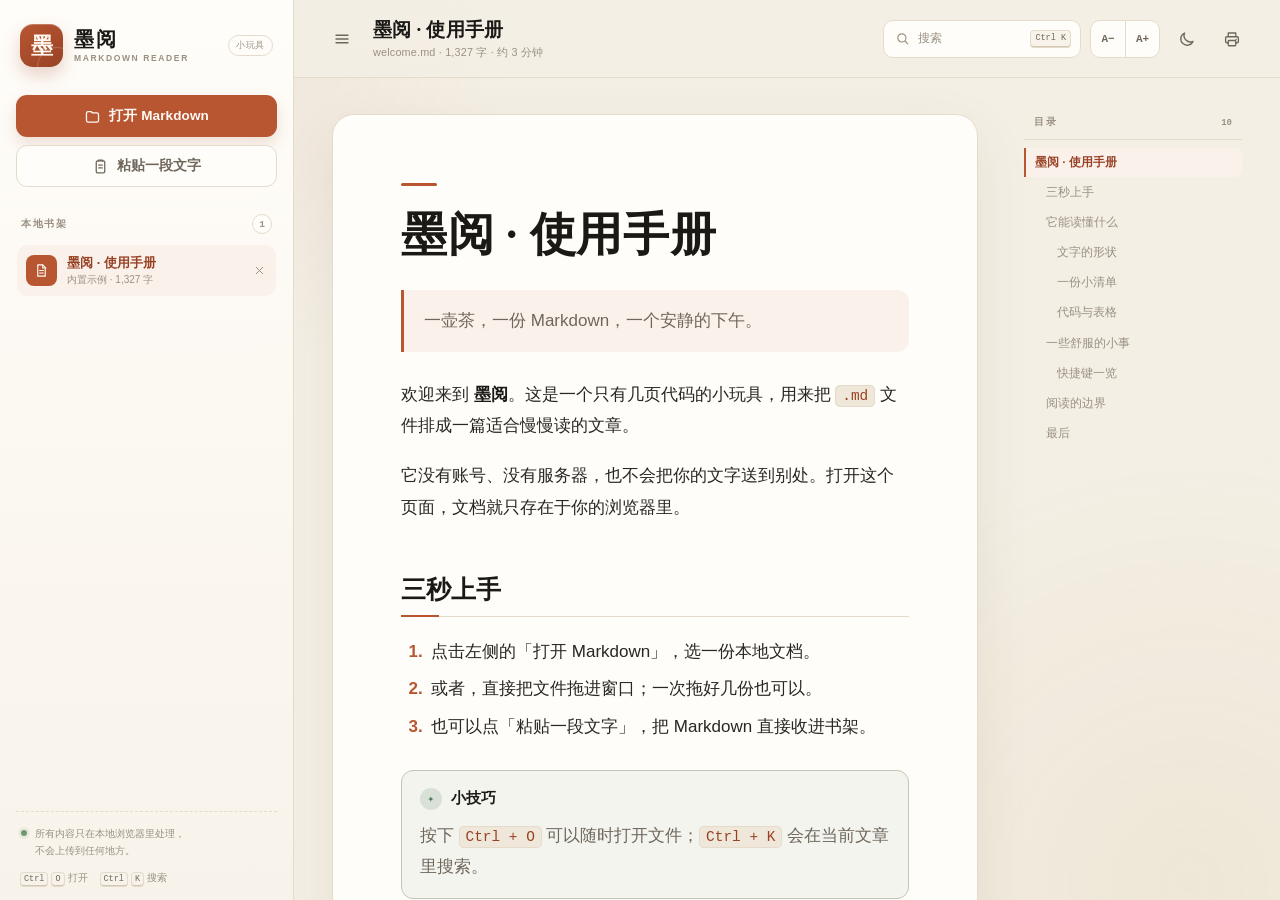
==== demo/index.html @ a0cd5767 "feat(demo): 添加墨阅 Markdown 阅读器 第一轮对话：完成纯静态、零依赖的 Markdown 阅读器，支持本地打开/拖拽/粘贴、书架、目录、搜索、明暗主题、打印与移动端适配。" ====
<!DOCTYPE html>
<html lang="zh-CN" data-theme="light">
<head>
  <meta charset="UTF-8">
  <meta name="viewport" content="width=device-width, initial-scale=1">
  <meta name="theme-color" content="#f6f1e7">
  <meta name="description" content="墨阅：一个可以揣进口袋的 Markdown 阅读器。本地打开、拖拽或粘贴 Markdown，安静地读完。">
  <link rel="icon" href="favicon.svg" type="image/svg+xml">
  <title>墨阅 · 一个 Markdown 小玩具</title>
  <script>
    (function () {
      try {
        var saved = JSON.parse(localStorage.getItem('moyue.state.v1') || 'null');
        var theme = saved && saved.prefs && saved.prefs.theme;
        if (theme !== 'light' && theme !== 'dark') {
          theme = window.matchMedia && window.matchMedia('(prefers-color-scheme: dark)').matches ? 'dark' : 'light';
        }
        document.documentElement.dataset.theme = theme;
      } catch (error) {
        document.documentElement.dataset.theme = 'light';
      }
    })();
  </script>
  <link rel="stylesheet" href="css/style.css">
</head>
<body>
  <svg class="svg-sprite" xmlns="http://www.w3.org/2000/svg" aria-hidden="true">
    <symbol id="i-menu" viewBox="0 0 24 24"><path d="M4 7h16M4 12h16M4 17h16"/></symbol>
    <symbol id="i-folder" viewBox="0 0 24 24"><path d="M3.5 7.5A2.5 2.5 0 0 1 6 5h4l2 2h6a2.5 2.5 0 0 1 2.5 2.5v8A2.5 2.5 0 0 1 18 20H6a2.5 2.5 0 0 1-2.5-2.5z"/></symbol>
    <symbol id="i-paste" viewBox="0 0 24 24"><rect x="6" y="4" width="12" height="17" rx="2"/><path d="M9 4.5V3h6v1.5M9.5 10h5M9.5 14h5"/></symbol>
    <symbol id="i-search" viewBox="0 0 24 24"><circle cx="11" cy="11" r="6.5"/><path d="m16 16 4.5 4.5"/></symbol>
    <symbol id="i-sun" viewBox="0 0 24 24"><circle cx="12" cy="12" r="4"/><path d="M12 2.5v2M12 19.5v2M2.5 12h2M19.5 12h2M5.3 5.3l1.4 1.4M17.3 17.3l1.4 1.4M18.7 5.3l-1.4 1.4M6.7 17.3l-1.4 1.4"/></symbol>
    <symbol id="i-moon" viewBox="0 0 24 24"><path d="M20 15.2A8.5 8.5 0 0 1 8.8 4a8.5 8.5 0 1 0 11.2 11.2Z"/></symbol>
    <symbol id="i-printer" viewBox="0 0 24 24"><path d="M7 9V4h10v5M7 17H5a1.5 1.5 0 0 1-1.5-1.5v-5A1.5 1.5 0 0 1 5 9h14a1.5 1.5 0 0 1 1.5 1.5v5A1.5 1.5 0 0 1 19 17h-2"/><rect x="7" y="14" width="10" height="7" rx="1"/><path d="M17.5 12.5h.01"/></symbol>
    <symbol id="i-x" viewBox="0 0 24 24"><path d="m6 6 12 12M18 6 6 18"/></symbol>
    <symbol id="i-file" viewBox="0 0 24 24"><path d="M6 3h8l4 4v14H6z"/><path d="M14 3v5h5M9 12h6M9 16h6"/></symbol>
    <symbol id="i-arrow-up" viewBox="0 0 24 24"><path d="M12 20V5M6 11l6-6 6 6"/></symbol>
    <symbol id="i-book" viewBox="0 0 24 24"><path d="M4 5.5A2.5 2.5 0 0 1 6.5 3H11v18H6.5A2.5 2.5 0 0 1 4 18.5zM20 5.5A2.5 2.5 0 0 0 17.5 3H13v18h4.5a2.5 2.5 0 0 0 2.5-2.5z"/></symbol>
    <symbol id="i-sparkle" viewBox="0 0 24 24"><path d="m12 3 1.7 5.3L19 10l-5.3 1.7L12 17l-1.7-5.3L5 10l5.3-1.7zM18.5 16l.8 2.2 2.2.8-2.2.8-.8 2.2-.8-2.2-2.2-.8 2.2-.8z"/></symbol>
    <symbol id="i-command" viewBox="0 0 24 24"><path d="M9 6a3 3 0 1 0-3 3h12a3 3 0 1 0-3-3v12a3 3 0 1 0 3-3H6a3 3 0 1 0 3 3z"/></symbol>
    <symbol id="i-arrow-left" viewBox="0 0 24 24"><path d="M19 12H5M11 18l-6-6 6-6"/></symbol>
  </svg>

  <div class="app" id="app">
    <aside class="sidebar" id="sidebar" aria-label="文档书架">
      <div class="brand">
        <div class="brand-mark" aria-hidden="true"><span>墨</span></div>
        <div class="brand-copy">
          <span class="brand-name">墨阅</span>
          <span class="brand-sub">MARKDOWN READER</span>
        </div>
        <span class="brand-badge">小玩具</span>
      </div>

      <div class="side-actions">
        <button class="btn btn-primary" id="openFileBtn" type="button">
          <svg class="icon" aria-hidden="true"><use href="#i-folder"></use></svg>
          <span>打开 Markdown</span>
        </button>
        <button class="btn btn-ghost" id="pasteBtn" type="button">
          <svg class="icon" aria-hidden="true"><use href="#i-paste"></use></svg>
          <span>粘贴一段文字</span>
        </button>
      </div>

      <div class="library-head">
        <span>本地书架</span>
        <span class="count" id="docCount">0</span>
      </div>
      <nav class="doc-list" id="docList" aria-label="已打开的文档"></nav>

      <div class="privacy-note">
        <span class="privacy-dot" aria-hidden="true"></span>
        <span>所有内容只在本地浏览器里处理，<br>不会上传到任何地方。</span>
      </div>
      <div class="side-footer">
        <span><kbd>Ctrl</kbd><kbd>O</kbd> 打开</span>
        <span><kbd>Ctrl</kbd><kbd>K</kbd> 搜索</span>
      </div>
    </aside>

    <button class="sidebar-backdrop" id="sidebarBackdrop" type="button" aria-label="收起侧栏" tabindex="-1"></button>

    <main class="workspace">
      <header class="topbar">
        <div class="topbar-left">
          <button class="icon-btn" id="sidebarToggle" type="button" aria-label="切换文档书架" title="切换侧栏 (Ctrl+B)">
            <svg class="icon" aria-hidden="true"><use href="#i-menu"></use></svg>
          </button>
          <div class="doc-heading">
            <h1 id="docTitle">墨阅</h1>
            <p id="docMeta">打开一份 Markdown，开始安静地读。</p>
          </div>
        </div>
        <div class="topbar-actions">
          <button class="search-pill" id="searchBtn" type="button" title="在文档中搜索 (Ctrl+K)">
            <svg class="icon" aria-hidden="true"><use href="#i-search"></use></svg>
            <span>搜索</span>
            <kbd>Ctrl K</kbd>
          </button>
          <div class="font-controls" aria-label="字号">
            <button type="button" id="fontDown" title="缩小字号" aria-label="缩小字号">A−</button>
            <button type="button" id="fontUp" title="放大字号" aria-label="放大字号">A+</button>
          </div>
          <button class="icon-btn" id="themeBtn" type="button" aria-label="切换深色主题" title="切换主题">
            <svg class="icon icon-moon" aria-hidden="true"><use href="#i-moon"></use></svg>
            <svg class="icon icon-sun" aria-hidden="true"><use href="#i-sun"></use></svg>
          </button>
          <button class="icon-btn" id="printBtn" type="button" aria-label="打印或导出 PDF" title="打印 / 导出 PDF">
            <svg class="icon" aria-hidden="true"><use href="#i-printer"></use></svg>
          </button>
        </div>
      </header>
      <div class="progress-track" aria-hidden="true"><div class="progress-bar" id="readingProgress"></div></div>

      <div class="scroll-area" id="scrollArea" tabindex="-1">
        <div class="reader-shell" id="readerShell">
          <div class="article-column">
            <article class="markdown-body" id="article" aria-label="文档内容"></article>
            <div class="doc-end" id="docEnd" hidden>
              <span class="end-rule"></span>
              <span class="end-text">读到这里了</span>
              <span class="end-rule"></span>
            </div>
          </div>
          <aside class="toc-panel" id="tocPanel" aria-label="文章目录"></aside>
        </div>

        <section class="empty-state" id="emptyState" hidden>
          <div class="empty-art" aria-hidden="true">
            <div class="empty-page page-back"></div>
            <div class="empty-page page-front">
              <span class="empty-line long"></span>
              <span class="empty-line"></span>
              <span class="empty-line short"></span>
              <span class="empty-stamp">MD</span>
            </div>
            <span class="empty-spark spark-a">✦</span>
            <span class="empty-spark spark-b">✧</span>
          </div>
          <p class="empty-kicker">你的书架还是空的</p>
          <h2>把一份 Markdown 放进来</h2>
          <p class="empty-text">拖拽文件到窗口，或者从本地打开。也可以直接粘贴一段文字，墨阅会把它排版成一篇好读的文章。</p>
          <div class="empty-actions">
            <button class="btn btn-primary" id="emptyOpenBtn" type="button">
              <svg class="icon" aria-hidden="true"><use href="#i-folder"></use></svg>
              打开文档
            </button>
            <button class="btn btn-ghost" id="emptySampleBtn" type="button">
              <svg class="icon" aria-hidden="true"><use href="#i-book"></use></svg>
              装回示例
            </button>
          </div>
        </section>
      </div>

      <button class="back-top" id="backTop" type="button" aria-label="回到顶部" title="回到顶部">
        <svg class="icon" aria-hidden="true"><use href="#i-arrow-up"></use></svg>
      </button>
    </main>
  </div>

  <div class="drop-overlay" id="dropOverlay" aria-hidden="true">
    <div class="drop-card">
      <div class="drop-icon"><svg class="icon" aria-hidden="true"><use href="#i-file"></use></svg></div>
      <strong>松手，收下这份 Markdown</strong>
      <span>支持 .md、.markdown、.txt 文件，可以一次放好几份。</span>
    </div>
  </div>

  <input type="file" id="fileInput" accept=".md,.markdown,.mdown,.mkd,.txt,text/markdown,text/plain" multiple hidden>

  <dialog class="dialog search-dialog" id="searchDialog" aria-labelledby="searchTitle">
    <div class="search-bar">
      <svg class="icon" aria-hidden="true"><use href="#i-search"></use></svg>
      <input id="searchInput" type="text" placeholder="在文章里找点什么…" autocomplete="off" spellcheck="false" aria-labelledby="searchTitle">
      <button class="kbd-close" id="searchCloseBtn" type="button" aria-label="关闭搜索">Esc</button>
    </div>
    <h2 class="visually-hidden" id="searchTitle">搜索文档</h2>
    <div class="search-results" id="searchResults"></div>
    <div class="dialog-hint"><span><kbd>↑</kbd><kbd>↓</kbd> 选择</span><span><kbd>Enter</kbd> 跳转</span><span><kbd>Esc</kbd> 关闭</span></div>
  </dialog>

  <dialog class="dialog paste-dialog" id="pasteDialog" aria-labelledby="pasteTitle">
    <form id="pasteForm">
      <div class="dialog-head">
        <div>
          <p class="dialog-kicker">NEW DOCUMENT</p>
          <h2 id="pasteTitle">粘贴一段 Markdown</h2>
        </div>
        <button class="icon-btn" id="pasteCloseBtn" type="button" aria-label="关闭">
          <svg class="icon" aria-hidden="true"><use href="#i-x"></use></svg>
        </button>
      </div>
      <label class="field">
        <span>标题 <em>可选，留空会从正文里找</em></span>
        <input id="pasteTitleInput" type="text" placeholder="比如：周五的读书笔记" maxlength="80">
      </label>
      <label class="field">
        <span>正文</span>
        <textarea id="pasteContent" rows="12" required placeholder="# 你好，墨阅&#10;&#10;把 Markdown 粘贴到这里，再按下「收进书架」。" spellcheck="false"></textarea>
      </label>
      <div class="dialog-actions">
        <button class="btn btn-ghost" id="pasteCancelBtn" type="button">取消</button>
        <button class="btn btn-primary" type="submit" id="pasteSubmitBtn">
          <svg class="icon" aria-hidden="true"><use href="#i-book"></use></svg>
          收进书架
        </button>
      </div>
      <p class="form-hint"><kbd>Ctrl</kbd><kbd>Enter</kbd> 快速保存</p>
    </form>
  </dialog>

  <div class="toast" id="toast" role="status" aria-live="polite">
    <span id="toastMessage"></span>
    <button id="toastAction" type="button" hidden></button>
  </div>

  <script src="js/sample.js"></script>
  <script src="js/markdown.js"></script>
  <script src="js/app.js"></script>
</body>
</html>
---- demo/css/style.css ----
/* =========================================================
   墨阅 · Markdown Reader
   一个没有框架、没有外部依赖的 Markdown 阅读小玩具
   ========================================================= */

:root {
  --sidebar-w: 294px;
  --bg: #f4efe5;
  --surface: #fffdf9;
  --surface-soft: #f8f3ea;
  --surface-tint: #efe7d9;
  --ink: #2a2722;
  --ink-strong: #1b1916;
  --ink-soft: #6f675b;
  --ink-faint: #9a9082;
  --line: #e4dbcb;
  --line-strong: #d3c7b4;
  --accent: #b85632;
  --accent-strong: #984225;
  --accent-soft: #f5e3d9;
  --accent-wash: #fbf1eb;
  --gold: #b58a3c;
  --code-bg: #26231f;
  --code-ink: #f1e9dc;
  --code-dim: #a89c8b;
  --mark-bg: #f3dfa0;
  --mark-ink: #4b3a12;
  --shadow-soft: 0 18px 55px rgba(77, 57, 31, 0.08);
  --shadow-float: 0 14px 40px rgba(36, 27, 17, 0.16);
  --font-ui: "Segoe UI", "PingFang SC", "Hiragino Sans GB", "Microsoft YaHei", sans-serif;
  --font-display: "Iowan Old Style", "Palatino Linotype", "Noto Serif SC", "Songti SC", Georgia, serif;
  --font-read: "Segoe UI", "PingFang SC", "Hiragino Sans GB", "Microsoft YaHei", sans-serif;
  --font-mono: "Cascadia Code", "SFMono-Regular", "JetBrains Mono", Consolas, "Liberation Mono", monospace;
  --reading-size: 17px;
  --radius-lg: 22px;
  --ease: cubic-bezier(0.22, 1, 0.36, 1);
  color-scheme: light;
}

[data-theme="dark"] {
  --bg: #131312;
  --surface: #1a1917;
  --surface-soft: #211f1c;
  --surface-tint: #2a2723;
  --ink: #e9e3d8;
  --ink-strong: #faf6ee;
  --ink-soft: #a49b8c;
  --ink-faint: #7d7468;
  --line: #302c27;
  --line-strong: #3f3932;
  --accent: #df8a5f;
  --accent-strong: #f0a47c;
  --accent-soft: #3a291f;
  --accent-wash: #251e19;
  --gold: #d3aa60;
  --code-bg: #0d0d0c;
  --code-ink: #e8e1d5;
  --code-dim: #8f8678;
  --mark-bg: #5a4718;
  --mark-ink: #ffe9a8;
  --shadow-soft: 0 18px 55px rgba(0, 0, 0, 0.24);
  --shadow-float: 0 16px 48px rgba(0, 0, 0, 0.42);
  color-scheme: dark;
}

* {
  box-sizing: border-box;
}

html,
body {
  height: 100%;
}

body {
  margin: 0;
  overflow: hidden;
  background: var(--bg);
  color: var(--ink);
  font-family: var(--font-ui);
  font-size: 15px;
  -webkit-font-smoothing: antialiased;
  text-rendering: optimizeLegibility;
}

body::before {
  position: fixed;
  inset: 0;
  z-index: 0;
  pointer-events: none;
  content: "";
  background:
    radial-gradient(circle at 11% 3%, rgba(184, 86, 50, 0.075), transparent 26%),
    radial-gradient(circle at 93% 98%, rgba(181, 138, 60, 0.08), transparent 30%);
}

[data-theme="dark"] body::before {
  opacity: 0.75;
}

button,
input,
textarea {
  font: inherit;
  color: inherit;
}

button {
  cursor: pointer;
}

::selection {
  background: var(--accent);
  color: #fff;
}

:focus-visible {
  outline: 2px solid var(--accent);
  outline-offset: 2px;
}

[hidden] {
  display: none !important;
}

.svg-sprite {
  position: absolute;
  width: 0;
  height: 0;
  overflow: hidden;
}

.icon {
  width: 18px;
  height: 18px;
  flex: none;
  fill: none;
  stroke: currentColor;
  stroke-width: 1.8;
  stroke-linecap: round;
  stroke-linejoin: round;
}

.visually-hidden {
  position: absolute !important;
  width: 1px;
  height: 1px;
  padding: 0;
  margin: -1px;
  overflow: hidden;
  clip: rect(0, 0, 0, 0);
  white-space: nowrap;
  border: 0;
}

kbd {
  display: inline-block;
  padding: 1px 5px;
  border: 1px solid var(--line);
  border-bottom-color: var(--line-strong);
  border-radius: 4px;
  background: var(--surface-soft);
  color: var(--ink-soft);
  font-family: var(--font-mono);
  font-size: 0.76em;
  line-height: 1.45;
  box-shadow: 0 1px 0 var(--line);
}

/* ---------------------------------------------------------
   Layout
   --------------------------------------------------------- */

.app {
  position: relative;
  z-index: 1;
  display: flex;
  height: 100vh;
  height: 100dvh;
}

.sidebar {
  position: relative;
  z-index: 30;
  display: flex;
  flex: 0 0 var(--sidebar-w);
  flex-direction: column;
  width: var(--sidebar-w);
  padding: 22px 16px 14px;
  overflow: hidden;
  border-right: 1px solid var(--line);
  background:
    linear-gradient(180deg, var(--surface) 0%, var(--surface-soft) 100%);
  transition:
    margin-left 0.42s var(--ease),
    opacity 0.28s ease;
}

.app.sidebar-collapsed .sidebar {
  margin-left: calc(var(--sidebar-w) * -1);
  opacity: 0;
  pointer-events: none;
}

.workspace {
  position: relative;
  display: flex;
  flex: 1;
  flex-direction: column;
  min-width: 0;
  height: 100vh;
  height: 100dvh;
}

/* ---------------------------------------------------------
   Sidebar
   --------------------------------------------------------- */

.brand {
  display: flex;
  align-items: center;
  gap: 11px;
  padding: 2px 4px 0;
}

.brand-mark {
  position: relative;
  display: grid;
  width: 43px;
  height: 43px;
  flex: none;
  place-items: center;
  overflow: hidden;
  border-radius: 13px;
  background: linear-gradient(145deg, var(--accent) 0%, var(--accent-strong) 100%);
  box-shadow:
    inset 0 1px 0 rgba(255, 255, 255, 0.24),
    0 8px 18px rgba(152, 66, 37, 0.23);
  color: #fff8f0;
  font-family: var(--font-display);
  font-size: 22px;
  font-weight: 600;
}

.brand-mark::after {
  position: absolute;
  right: -14px;
  bottom: -20px;
  width: 38px;
  height: 38px;
  border: 1px solid rgba(255, 255, 255, 0.2);
  border-radius: 50%;
  content: "";
}

.brand-copy {
  display: flex;
  min-width: 0;
  flex-direction: column;
  gap: 2px;
}

.brand-name {
  color: var(--ink-strong);
  font-family: var(--font-display);
  font-size: 20px;
  font-weight: 600;
  letter-spacing: 0.1em;
  line-height: 1.15;
}

.brand-sub {
  color: var(--ink-faint);
  font-size: 8.5px;
  font-weight: 600;
  letter-spacing: 0.19em;
}

.brand-badge {
  margin-left: auto;
  padding: 3px 7px;
  border: 1px solid var(--line);
  border-radius: 99px;
  color: var(--ink-faint);
  font-size: 9px;
  letter-spacing: 0.08em;
  white-space: nowrap;
}

.side-actions {
  display: flex;
  flex-direction: column;
  gap: 8px;
  margin-top: 28px;
}

.btn {
  display: inline-flex;
  min-height: 42px;
  align-items: center;
  justify-content: center;
  gap: 8px;
  padding: 0 15px;
  border: 1px solid transparent;
  border-radius: 11px;
  font-size: 13.5px;
  font-weight: 600;
  letter-spacing: 0.01em;
  transition:
    transform 0.2s var(--ease),
    border-color 0.2s ease,
    background 0.2s ease,
    color 0.2s ease,
    box-shadow 0.2s ease;
}

.btn .icon {
  width: 17px;
  height: 17px;
}

.btn-primary {
  background: var(--accent);
  color: #fffaf5;
  box-shadow: 0 7px 16px rgba(152, 66, 37, 0.16);
}

.btn-primary:hover {
  background: var(--accent-strong);
  box-shadow: 0 9px 22px rgba(152, 66, 37, 0.24);
  transform: translateY(-1px);
}

.btn-ghost {
  border-color: var(--line);
  background: var(--surface);
  color: var(--ink-soft);
}

.btn-ghost:hover {
  border-color: var(--line-strong);
  background: var(--surface-tint);
  color: var(--ink);
  transform: translateY(-1px);
}

.btn:disabled,
.btn[disabled] {
  cursor: not-allowed;
  opacity: 0.45;
  transform: none;
  box-shadow: none;
}

.library-head {
  display: flex;
  align-items: center;
  justify-content: space-between;
  margin: 27px 5px 9px;
  color: var(--ink-faint);
  font-size: 10px;
  font-weight: 650;
  letter-spacing: 0.15em;
  text-transform: uppercase;
}

.count {
  display: inline-grid;
  min-width: 20px;
  height: 20px;
  place-items: center;
  padding: 0 6px;
  border: 1px solid var(--line);
  border-radius: 99px;
  background: var(--surface);
  color: var(--ink-faint);
  font-family: var(--font-mono);
  font-size: 9.5px;
  letter-spacing: 0;
}

.doc-list {
  display: flex;
  min-height: 0;
  flex: 1;
  flex-direction: column;
  gap: 3px;
  overflow-x: hidden;
  overflow-y: auto;
  padding: 2px 1px 8px;
  scrollbar-width: thin;
  scrollbar-color: var(--line-strong) transparent;
}

.doc-list::-webkit-scrollbar {
  width: 7px;
}

.doc-list::-webkit-scrollbar-thumb {
  border: 2px solid transparent;
  border-radius: 99px;
  background: var(--line-strong);
  background-clip: padding-box;
}

.doc-empty {
  padding: 18px 10px;
  color: var(--ink-faint);
  font-size: 12px;
  line-height: 1.7;
}

.doc-item {
  position: relative;
  display: flex;
  align-items: center;
  border-radius: 11px;
  transition: background 0.18s ease;
}

.doc-item:hover {
  background: var(--surface-tint);
}

.doc-item.is-active {
  background: var(--accent-wash);
}

.doc-open {
  display: flex;
  min-width: 0;
  flex: 1;
  align-items: center;
  gap: 10px;
  padding: 9px 33px 9px 9px;
  border: 0;
  border-radius: 11px;
  background: transparent;
  text-align: left;
}

.doc-icon {
  display: grid;
  width: 31px;
  height: 31px;
  flex: none;
  place-items: center;
  border: 1px solid var(--line);
  border-radius: 8px;
  background: var(--surface);
  color: var(--ink-faint);
  transition:
    background 0.18s ease,
    border-color 0.18s ease,
    color 0.18s ease;
}

.doc-icon .icon {
  width: 15px;
  height: 15px;
}

.doc-item.is-active .doc-icon {
  border-color: transparent;
  background: var(--accent);
  color: #fff9f3;
}

.doc-text {
  display: flex;
  min-width: 0;
  flex-direction: column;
  gap: 2px;
}

.doc-title {
  overflow: hidden;
  color: var(--ink);
  font-size: 12.8px;
  font-weight: 600;
  letter-spacing: 0.005em;
  line-height: 1.35;
  text-overflow: ellipsis;
  white-space: nowrap;
}

.doc-item.is-active .doc-title {
  color: var(--accent-strong);
}

.doc-sub {
  overflow: hidden;
  color: var(--ink-faint);
  font-size: 10px;
  line-height: 1.4;
  text-overflow: ellipsis;
  white-space: nowrap;
}

.doc-remove {
  position: absolute;
  top: 50%;
  right: 4px;
  display: grid;
  width: 26px;
  height: 26px;
  place-items: center;
  border: 0;
  border-radius: 7px;
  background: transparent;
  color: var(--ink-faint);
  opacity: 0;
  pointer-events: none;
  transform: translateY(-50%);
  transition:
    background 0.18s ease,
    color 0.18s ease,
    opacity 0.18s ease;
}

.doc-remove .icon {
  width: 13px;
  height: 13px;
}

.doc-item:hover .doc-remove,
.doc-item:focus-within .doc-remove,
.doc-item.is-active .doc-remove {
  opacity: 1;
  pointer-events: auto;
}

.doc-remove:hover {
  background: var(--accent-soft);
  color: var(--accent-strong);
}

.privacy-note {
  display: flex;
  align-items: flex-start;
  gap: 8px;
  margin-top: 7px;
  padding: 13px 5px 12px;
  border-top: 1px dashed var(--line);
  color: var(--ink-faint);
  font-size: 10.2px;
  line-height: 1.7;
}

.privacy-dot {
  width: 6px;
  height: 6px;
  flex: none;
  margin-top: 5px;
  border-radius: 50%;
  background: #6b9b72;
  box-shadow: 0 0 0 3px rgba(107, 155, 114, 0.11);
}

.side-footer {
  display: flex;
  align-items: center;
  gap: 12px;
  padding: 0 4px;
  color: var(--ink-faint);
  font-size: 9.8px;
  white-space: nowrap;
}

.side-footer span {
  display: inline-flex;
  align-items: center;
  gap: 3px;
}

.side-footer kbd {
  padding: 0 3px;
  font-size: 8.5px;
}

.sidebar-backdrop {
  display: none;
}

/* ---------------------------------------------------------
   Topbar
   --------------------------------------------------------- */

.topbar {
  position: relative;
  z-index: 20;
  display: flex;
  min-height: 78px;
  flex: none;
  align-items: center;
  justify-content: space-between;
  gap: 20px;
  padding: 14px 28px;
  border-bottom: 1px solid var(--line);
  background: color-mix(in srgb, var(--bg) 84%, transparent);
  backdrop-filter: blur(18px) saturate(1.1);
}

.topbar-left {
  display: flex;
  min-width: 0;
  align-items: center;
  gap: 11px;
}

.icon-btn {
  display: inline-grid;
  width: 40px;
  height: 40px;
  flex: none;
  place-items: center;
  border: 1px solid transparent;
  border-radius: 11px;
  background: transparent;
  color: var(--ink-soft);
  transition:
    background 0.18s ease,
    border-color 0.18s ease,
    color 0.18s ease;
}

.icon-btn:hover {
  border-color: var(--line);
  background: var(--surface);
  color: var(--ink);
}

.icon-btn:disabled {
  cursor: default;
  opacity: 0.38;
}

.icon-btn:disabled:hover {
  border-color: transparent;
  background: transparent;
}

[data-theme="light"] .icon-sun,
[data-theme="dark"] .icon-moon {
  display: none;
}

[data-theme="dark"] .icon-sun {
  display: block;
}

.doc-heading {
  min-width: 0;
}

.doc-heading h1 {
  max-width: min(44vw, 660px);
  margin: 0;
  overflow: hidden;
  color: var(--ink-strong);
  font-family: var(--font-display);
  font-size: 19px;
  font-weight: 600;
  letter-spacing: 0.012em;
  line-height: 1.35;
  text-overflow: ellipsis;
  white-space: nowrap;
}

.doc-heading p {
  max-width: min(48vw, 700px);
  margin: 3px 0 0;
  overflow: hidden;
  color: var(--ink-faint);
  font-size: 10.8px;
  letter-spacing: 0.018em;
  line-height: 1.4;
  text-overflow: ellipsis;
  white-space: nowrap;
}

.topbar-actions {
  display: flex;
  flex: none;
  align-items: center;
  gap: 5px;
}

.search-pill {
  display: flex;
  width: 198px;
  height: 38px;
  align-items: center;
  gap: 8px;
  margin-right: 4px;
  padding: 0 9px 0 11px;
  border: 1px solid var(--line);
  border-radius: 10px;
  background: var(--surface);
  color: var(--ink-faint);
  font-size: 12px;
  text-align: left;
  transition:
    border-color 0.18s ease,
    box-shadow 0.18s ease;
}

.search-pill:hover {
  border-color: var(--line-strong);
  box-shadow: 0 4px 14px rgba(77, 57, 31, 0.05);
}

.search-pill .icon {
  width: 15px;
  height: 15px;
}

.search-pill span {
  flex: 1;
}

.search-pill kbd {
  padding: 1px 4px;
  font-size: 8.5px;
}

.search-pill:disabled {
  cursor: default;
  opacity: 0.45;
}

.font-controls {
  display: flex;
  height: 38px;
  align-items: center;
  margin-right: 2px;
  border: 1px solid var(--line);
  border-radius: 10px;
  background: var(--surface);
  overflow: hidden;
}

.font-controls button {
  width: 34px;
  height: 100%;
  padding: 0;
  border: 0;
  background: transparent;
  color: var(--ink-soft);
  font-family: var(--font-mono);
  font-size: 11px;
  font-weight: 700;
  transition:
    background 0.18s ease,
    color 0.18s ease;
}

.font-controls button + button {
  border-left: 1px solid var(--line);
}

.font-controls button:hover {
  background: var(--surface-tint);
  color: var(--accent-strong);
}

.font-controls button:disabled {
  cursor: default;
  color: var(--line-strong);
}

.progress-track {
  position: relative;
  z-index: 19;
  height: 2px;
  flex: none;
  background: transparent;
}

.progress-bar {
  width: 100%;
  height: 100%;
  background: linear-gradient(90deg, var(--accent), var(--gold));
  transform: scaleX(0);
  transform-origin: 0 50%;
  transition: transform 0.08s linear;
}

/* ---------------------------------------------------------
   Reading area
   --------------------------------------------------------- */

.scroll-area {
  position: relative;
  flex: 1;
  overflow-x: hidden;
  overflow-y: auto;
  outline: none;
  scrollbar-width: thin;
  scrollbar-color: var(--line-strong) transparent;
}

.scroll-area::-webkit-scrollbar {
  width: 11px;
}

.scroll-area::-webkit-scrollbar-thumb {
  border: 3px solid var(--bg);
  border-radius: 99px;
  background: var(--line-strong);
  background-clip: padding-box;
}

.scroll-area::-webkit-scrollbar-thumb:hover {
  background: var(--ink-faint);
  background-clip: padding-box;
}

.reader-shell {
  display: grid;
  width: 100%;
  max-width: 1190px;
  grid-template-columns: minmax(0, 820px) 218px;
  gap: 46px;
  align-items: start;
  justify-content: center;
  margin: 0 auto;
  padding: 34px 38px 110px;
}

.reader-shell.no-toc {
  grid-template-columns: minmax(0, 820px);
}

.article-column {
  min-width: 0;
}

.markdown-body {
  min-height: 340px;
  padding: clamp(34px, 5.4vw, 68px);
  border: 1px solid var(--line);
  border-radius: var(--radius-lg);
  background: var(--surface);
  box-shadow: var(--shadow-soft);
  color: var(--ink);
  font-family: var(--font-read);
  font-size: var(--reading-size);
  line-height: 1.86;
  overflow-wrap: break-word;
}

.markdown-body.is-entering {
  animation: paper-in 0.58s var(--ease) both;
}

@keyframes paper-in {
  from {
    opacity: 0;
    transform: translateY(12px);
  }
  to {
    opacity: 1;
    transform: translateY(0);
  }
}

.markdown-body > :first-child {
  margin-top: 0 !important;
}

.markdown-body > :last-child {
  margin-bottom: 0 !important;
}

.markdown-body h1,
.markdown-body h2,
.markdown-body h3,
.markdown-body h4,
.markdown-body h5,
.markdown-body h6 {
  position: relative;
  color: var(--ink-strong);
  font-weight: 650;
  line-height: 1.35;
  scroll-margin-top: 26px;
}

.markdown-body h1 {
  margin: 0 0 1.35rem;
  font-family: var(--font-display);
  font-size: clamp(2rem, 4.4vw, 2.85rem);
  font-weight: 600;
  letter-spacing: 0.012em;
  line-height: 1.2;
}

.markdown-body h1::before {
  display: block;
  width: 36px;
  height: 3px;
  margin-bottom: 22px;
  border-radius: 2px;
  background: var(--accent);
  content: "";
}

.markdown-body h1 + p {
  color: var(--ink-soft);
  font-size: 1.055em;
}

.markdown-body h2 {
  margin: 3.1rem 0 1.1rem;
  padding-bottom: 0.62rem;
  border-bottom: 1px solid var(--line);
  font-size: 1.45em;
  letter-spacing: 0.006em;
}

.markdown-body h2::after {
  position: absolute;
  bottom: -1px;
  left: 0;
  width: 38px;
  height: 2px;
  background: var(--accent);
  content: "";
}

.markdown-body h3 {
  margin: 2.35rem 0 0.75rem;
  font-size: 1.19em;
}

.markdown-body h4 {
  margin: 2rem 0 0.55rem;
  font-size: 1.055em;
}

.markdown-body h5,
.markdown-body h6 {
  margin: 1.7rem 0 0.45rem;
  color: var(--ink-soft);
  font-size: 0.98em;
  letter-spacing: 0.03em;
}

.heading-anchor {
  position: absolute;
  top: 0.14em;
  left: -1.25em;
  color: var(--accent);
  font-family: var(--font-mono);
  font-size: 0.67em;
  font-weight: 500;
  opacity: 0;
  text-decoration: none;
  transition: opacity 0.18s ease;
}

.markdown-body h1 .heading-anchor {
  top: 0.35em;
  left: -0.95em;
}

.markdown-body h1:hover .heading-anchor,
.markdown-body h2:hover .heading-anchor,
.markdown-body h3:hover .heading-anchor,
.markdown-body h4:hover .heading-anchor,
.markdown-body h5:hover .heading-anchor,
.markdown-body h6:hover .heading-anchor,
.heading-anchor:focus-visible {
  opacity: 0.72;
}

.markdown-body p {
  margin: 1.08em 0;
}

.markdown-body strong {
  color: var(--ink-strong);
  font-weight: 650;
}

.markdown-body em {
  color: var(--ink-soft);
}

.markdown-body mark {
  padding: 0.08em 0.26em;
  border-radius: 4px;
  background: var(--mark-bg);
  color: var(--mark-ink);
  box-decoration-break: clone;
  -webkit-box-decoration-break: clone;
}

.markdown-body del {
  color: var(--ink-faint);
  text-decoration-color: var(--ink-faint);
}

.markdown-body a {
  color: var(--accent-strong);
  text-decoration: underline;
  text-decoration-color: color-mix(in srgb, var(--accent) 42%, transparent);
  text-decoration-thickness: 1px;
  text-underline-offset: 3px;
  transition:
    color 0.18s ease,
    text-decoration-color 0.18s ease;
}

.markdown-body a:hover {
  color: var(--accent);
  text-decoration-color: var(--accent);
  text-decoration-thickness: 2px;
}

.markdown-body blockquote {
  margin: 1.7rem 0;
  padding: 15px 20px;
  border-left: 3px solid var(--accent);
  border-radius: 0 12px 12px 0;
  background: var(--accent-wash);
  color: var(--ink-soft);
}

.markdown-body blockquote > :first-child {
  margin-top: 0;
}

.markdown-body blockquote > :last-child {
  margin-bottom: 0;
}

/* Callouts */
.callout {
  --callout-color: var(--accent);
  margin: 1.75rem 0;
  padding: 14px 18px 15px;
  border: 1px solid color-mix(in srgb, var(--callout-color) 22%, var(--line));
  border-radius: 12px;
  background: color-mix(in srgb, var(--callout-color) 7%, var(--surface));
}

.callout-tip {
  --callout-color: #4f7a5b;
}

.callout-important {
  --callout-color: #9a6b1f;
}

.callout-warning {
  --callout-color: #b9682a;
}

.callout-caution {
  --callout-color: #a63f3f;
}

.callout-head {
  display: flex;
  align-items: center;
  gap: 9px;
  margin-bottom: 7px;
  color: var(--ink-strong);
  font-size: 0.87em;
  font-weight: 650;
  letter-spacing: 0.015em;
}

.callout-icon {
  display: inline-grid;
  width: 22px;
  height: 22px;
  place-items: center;
  border-radius: 50%;
  background: color-mix(in srgb, var(--callout-color) 16%, transparent);
  color: var(--callout-color);
  font-family: var(--font-mono);
  font-size: 11px;
  font-weight: 700;
}

.callout-body > :first-child {
  margin-top: 0;
}

.callout-body > :last-child {
  margin-bottom: 0;
}

.callout-body {
  color: var(--ink-soft);
}

/* Lists */
.markdown-body ul,
.markdown-body ol {
  margin: 1.1em 0;
  padding-left: 1.55em;
}

.markdown-body li {
  margin: 0.34em 0;
  padding-left: 0.22em;
}

.markdown-body li::marker {
  color: var(--accent);
  font-weight: 600;
}

.markdown-body li > ul,
.markdown-body li > ol {
  margin: 0.35em 0;
}

.markdown-body ul.tight > li > p,
.markdown-body ol.tight > li > p {
  margin: 0;
}

.markdown-body ul.has-tasks,
.markdown-body ol.has-tasks {
  padding-left: 0.1em;
  list-style: none;
}

.markdown-body li.task-item {
  display: flex;
  align-items: flex-start;
  gap: 10px;
  padding-left: 0;
  list-style: none;
}

.task-box {
  display: inline-grid;
  width: 18px;
  height: 18px;
  flex: none;
  place-items: center;
  margin-top: 0.34em;
  border: 1.5px solid var(--line-strong);
  border-radius: 5px;
  background: transparent;
  color: #fff;
  font-size: 11px;
  font-weight: 700;
  line-height: 1;
}

.task-box.is-done {
  border-color: var(--accent);
  background: var(--accent);
}

.task-content {
  min-width: 0;
  flex: 1;
}

.task-content > :first-child {
  margin-top: 0;
}

.task-content > :last-child {
  margin-bottom: 0;
}

/* Code */
.markdown-body code {
  padding: 0.13em 0.4em;
  border: 1px solid var(--line);
  border-radius: 5px;
  background: var(--surface-tint);
  color: var(--accent-strong);
  font-family: var(--font-mono);
  font-size: 0.85em;
}

.code-block {
  margin: 1.75rem 0;
  overflow: hidden;
  border: 1px solid rgba(255, 255, 255, 0.07);
  border-radius: 13px;
  background: var(--code-bg);
  box-shadow: 0 16px 40px rgba(25, 20, 14, 0.12);
}

.code-head {
  display: flex;
  align-items: center;
  justify-content: space-between;
  padding: 8px 13px 8px 16px;
  border-bottom: 1px solid rgba(255, 255, 255, 0.075);
  background: rgba(255, 255, 255, 0.035);
}

.code-lang {
  color: var(--code-dim);
  font-family: var(--font-mono);
  font-size: 9.5px;
  font-weight: 600;
  letter-spacing: 0.13em;
  text-transform: uppercase;
}

.code-copy {
  padding: 3px 8px;
  border: 1px solid rgba(255, 255, 255, 0.13);
  border-radius: 6px;
  background: transparent;
  color: var(--code-dim);
  font-size: 10px;
  letter-spacing: 0.04em;
  transition:
    border-color 0.18s ease,
    color 0.18s ease,
    background 0.18s ease;
}

.code-copy:hover {
  border-color: rgba(255, 255, 255, 0.28);
  background: rgba(255, 255, 255, 0.06);
  color: var(--code-ink);
}

.code-copy.is-copied {
  border-color: rgba(119, 171, 124, 0.5);
  color: #a9d4ad;
}

.code-block pre {
  margin: 0;
  padding: 18px 20px 20px;
  overflow-x: auto;
  scrollbar-width: thin;
  scrollbar-color: #4a443b transparent;
}

.code-block pre::-webkit-scrollbar {
  height: 8px;
}

.code-block pre::-webkit-scrollbar-thumb {
  border-radius: 99px;
  background: #4a443b;
}

.code-block code {
  padding: 0;
  border: 0;
  border-radius: 0;
  background: none;
  color: var(--code-ink);
  font-family: var(--font-mono);
  font-size: 0.82em;
  line-height: 1.72;
  tab-size: 2;
}

.code-block code .token {
  color: inherit;
}

/* Tables */
.markdown-body .table-wrap {
  margin: 1.75rem 0;
  overflow-x: auto;
  border: 1px solid var(--line);
  border-radius: 12px;
  background: var(--surface);
}

.markdown-body table {
  width: 100%;
  border-collapse: collapse;
  font-size: 0.92em;
}

.markdown-body th {
  padding: 11px 14px;
  border-bottom: 1px solid var(--line-strong);
  background: var(--surface-soft);
  color: var(--ink-strong);
  font-size: 0.88em;
  font-weight: 650;
  letter-spacing: 0.015em;
  text-align: left;
  white-space: nowrap;
}

.markdown-body td {
  padding: 10px 14px;
  border-top: 1px solid var(--line);
  color: var(--ink-soft);
  vertical-align: top;
}

.markdown-body tbody tr:first-child td {
  border-top: 0;
}

.markdown-body tbody tr:hover {
  background: var(--accent-wash);
}

/* Images and rules */
.markdown-body img {
  display: block;
  max-width: 100%;
  height: auto;
  margin: 1.6rem auto;
  border: 1px solid var(--line);
  border-radius: 12px;
  box-shadow: 0 12px 32px rgba(36, 27, 17, 0.1);
}

.markdown-body p > img:only-child {
  margin: 1.9rem auto;
}

.markdown-body hr {
  position: relative;
  height: 1px;
  margin: 3rem 0;
  border: 0;
  background: linear-gradient(to right, transparent, var(--line-strong), transparent);
  overflow: visible;
}

.markdown-body hr::after {
  position: absolute;
  top: 50%;
  left: 50%;
  padding: 0 11px;
  background: var(--surface);
  color: var(--accent);
  content: "✦";
  font-size: 11px;
  transform: translate(-50%, -50%);
}

/* Search highlight */
.search-flash {
  animation: search-flash 1.8s ease both;
}

@keyframes search-flash {
  0%,
  22% {
    background-color: var(--mark-bg);
    box-shadow: 0 0 0 4px var(--mark-bg);
    border-radius: 4px;
  }
  100% {
    background-color: transparent;
    box-shadow: 0 0 0 4px transparent;
  }
}

/* ---------------------------------------------------------
   Table of contents
   --------------------------------------------------------- */

.toc-panel {
  position: sticky;
  top: 26px;
  max-height: calc(100dvh - 160px);
  padding-top: 2px;
  overflow-y: auto;
  scrollbar-width: thin;
  scrollbar-color: var(--line-strong) transparent;
}

.toc-panel::-webkit-scrollbar {
  width: 6px;
}

.toc-panel::-webkit-scrollbar-thumb {
  border-radius: 99px;
  background: var(--line-strong);
}

.toc-head {
  display: flex;
  align-items: center;
  justify-content: space-between;
  margin-bottom: 8px;
  padding: 0 10px 10px;
  border-bottom: 1px solid var(--line);
  color: var(--ink-faint);
  font-size: 9.5px;
  font-weight: 650;
  letter-spacing: 0.16em;
  text-transform: uppercase;
}

.toc-count {
  color: var(--ink-faint);
  font-family: var(--font-mono);
  font-size: 9px;
  letter-spacing: 0;
}

.toc-nav {
  display: flex;
  flex-direction: column;
  gap: 1px;
}

.toc-link {
  display: block;
  padding: 6px 9px 6px calc(9px + var(--depth, 0) * 11px);
  overflow: hidden;
  border-left: 2px solid transparent;
  border-radius: 0 7px 7px 0;
  color: var(--ink-faint);
  font-size: 11.8px;
  line-height: 1.45;
  text-decoration: none;
  text-overflow: ellipsis;
  white-space: nowrap;
  transition:
    background 0.16s ease,
    border-color 0.16s ease,
    color 0.16s ease;
}

.toc-link:hover {
  background: var(--surface-tint);
  color: var(--ink);
}

.toc-link.is-active {
  border-left-color: var(--accent);
  background: var(--accent-wash);
  color: var(--accent-strong);
  font-weight: 600;
}

.doc-end {
  display: flex;
  align-items: center;
  justify-content: center;
  gap: 15px;
  margin-top: 34px;
  color: var(--ink-faint);
  font-size: 10px;
  letter-spacing: 0.17em;
}

.end-rule {
  width: 46px;
  height: 1px;
  background: var(--line-strong);
}

.end-text {
  white-space: nowrap;
}

.back-top {
  position: absolute;
  right: 27px;
  bottom: 24px;
  z-index: 16;
  display: grid;
  width: 42px;
  height: 42px;
  place-items: center;
  border: 1px solid var(--line);
  border-radius: 50%;
  background: var(--surface);
  color: var(--ink-soft);
  box-shadow: 0 10px 26px rgba(77, 57, 31, 0.12);
  opacity: 0;
  pointer-events: none;
  transform: translateY(9px);
  transition:
    opacity 0.22s ease,
    transform 0.22s var(--ease),
    border-color 0.18s ease,
    color 0.18s ease;
}

.back-top.is-visible {
  opacity: 1;
  pointer-events: auto;
  transform: translateY(0);
}

.back-top:hover {
  border-color: var(--line-strong);
  color: var(--accent);
}

/* ---------------------------------------------------------
   Empty state
   --------------------------------------------------------- */

.empty-state {
  display: flex;
  min-height: calc(100dvh - 82px);
  flex-direction: column;
  align-items: center;
  justify-content: center;
  padding: 46px 30px 90px;
  text-align: center;
  animation: empty-in 0.6s var(--ease) both;
}

@keyframes empty-in {
  from {
    opacity: 0;
    transform: translateY(12px);
  }
  to {
    opacity: 1;
    transform: translateY(0);
  }
}

.empty-art {
  position: relative;
  width: 198px;
  height: 158px;
  margin-bottom: 18px;
}

.empty-page {
  position: absolute;
  width: 120px;
  height: 144px;
  border: 1px solid var(--line);
  border-radius: 12px;
  background: var(--surface);
  box-shadow: 0 16px 38px rgba(77, 57, 31, 0.1);
}

.page-back {
  top: 8px;
  left: 55px;
  background: var(--surface-tint);
  transform: rotate(8deg);
}

.page-front {
  top: 0;
  left: 28px;
  display: flex;
  flex-direction: column;
  gap: 10px;
  padding: 27px 20px;
  transform: rotate(-6deg);
}

.empty-line {
  display: block;
  width: 64%;
  height: 5px;
  border-radius: 3px;
  background: var(--line);
}

.empty-line.long {
  width: 86%;
  margin-top: 4px;
  background: var(--line-strong);
}

.empty-line.short {
  width: 48%;
}

.empty-stamp {
  position: absolute;
  right: 13px;
  bottom: 12px;
  padding: 4px 6px;
  border: 1.5px solid var(--accent);
  border-radius: 5px;
  color: var(--accent);
  font-family: var(--font-mono);
  font-size: 10px;
  font-weight: 700;
  letter-spacing: 0.12em;
  transform: rotate(-8deg);
}

.empty-spark {
  position: absolute;
  color: var(--accent);
  font-size: 18px;
  animation: float-spark 4s ease-in-out infinite;
}

.spark-a {
  top: 16px;
  left: 6px;
}

.spark-b {
  right: 1px;
  bottom: 30px;
  color: var(--gold);
  font-size: 14px;
  animation-delay: -2s;
}

@keyframes float-spark {
  0%,
  100% {
    transform: translateY(0) rotate(0);
    opacity: 0.72;
  }
  50% {
    transform: translateY(-7px) rotate(8deg);
    opacity: 1;
  }
}

.empty-kicker {
  margin: 0 0 7px;
  color: var(--accent);
  font-size: 10px;
  font-weight: 650;
  letter-spacing: 0.2em;
  text-transform: uppercase;
}

.empty-state h2 {
  margin: 0;
  color: var(--ink-strong);
  font-family: var(--font-display);
  font-size: clamp(26px, 3.5vw, 34px);
  font-weight: 600;
  letter-spacing: 0.02em;
}

.empty-text {
  max-width: 530px;
  margin: 13px 0 0;
  color: var(--ink-soft);
  font-size: 13.2px;
  line-height: 1.85;
}

.empty-actions {
  display: flex;
  gap: 9px;
  margin-top: 24px;
}

.empty-actions .btn {
  padding: 0 20px;
}

/* ---------------------------------------------------------
   Drop overlay
   --------------------------------------------------------- */

.drop-overlay {
  position: fixed;
  inset: 0;
  z-index: 120;
  display: grid;
  place-items: center;
  padding: 24px;
  background: rgba(22, 18, 13, 0.52);
  backdrop-filter: blur(9px);
  opacity: 0;
  visibility: hidden;
  transition:
    opacity 0.22s ease,
    visibility 0.22s ease;
}

.drop-overlay.is-visible {
  opacity: 1;
  visibility: visible;
}

.drop-card {
  display: flex;
  width: min(440px, 100%);
  flex-direction: column;
  align-items: center;
  padding: 42px 34px;
  border: 1px dashed color-mix(in srgb, var(--accent) 48%, var(--line));
  border-radius: 24px;
  background: var(--surface);
  box-shadow: 0 30px 90px rgba(0, 0, 0, 0.28);
  text-align: center;
  transform: translateY(9px) scale(0.97);
  transition: transform 0.28s var(--ease);
}

.drop-overlay.is-visible .drop-card {
  transform: translateY(0) scale(1);
}

.drop-icon {
  display: grid;
  width: 58px;
  height: 58px;
  place-items: center;
  margin-bottom: 17px;
  border-radius: 17px;
  background: var(--accent-soft);
  color: var(--accent);
}

.drop-icon .icon {
  width: 26px;
  height: 26px;
}

.drop-card strong {
  color: var(--ink-strong);
  font-family: var(--font-display);
  font-size: 21px;
  font-weight: 600;
}

.drop-card span {
  margin-top: 8px;
  color: var(--ink-soft);
  font-size: 12px;
  line-height: 1.75;
}

/* ---------------------------------------------------------
   Dialogs
   --------------------------------------------------------- */

.dialog {
  width: min(720px, calc(100vw - 40px));
  padding: 0;
  border: 1px solid var(--line);
  border-radius: 18px;
  background: var(--surface);
  color: var(--ink);
  box-shadow: 0 34px 100px rgba(20, 15, 10, 0.3);
  overflow: hidden;
}

.dialog[open] {
  animation: dialog-in 0.26s var(--ease) both;
}

.dialog::backdrop {
  background: rgba(20, 16, 11, 0.45);
  backdrop-filter: blur(5px);
}

@keyframes dialog-in {
  from {
    opacity: 0;
    transform: translateY(-8px) scale(0.985);
  }
  to {
    opacity: 1;
    transform: translateY(0) scale(1);
  }
}

.search-dialog {
  margin: 12vh auto auto;
}

.search-bar {
  display: flex;
  align-items: center;
  gap: 11px;
  padding: 17px 18px;
  border-bottom: 1px solid var(--line);
}

.search-bar > .icon {
  width: 19px;
  height: 19px;
  color: var(--accent);
}

.search-bar input {
  min-width: 0;
  flex: 1;
  padding: 2px 0;
  border: 0;
  outline: 0;
  background: transparent;
  color: var(--ink-strong);
  font-size: 16px;
  letter-spacing: 0.01em;
}

.search-bar input::placeholder {
  color: var(--ink-faint);
}

.kbd-close {
  padding: 3px 7px;
  border: 1px solid var(--line);
  border-radius: 5px;
  background: var(--surface-soft);
  color: var(--ink-faint);
  font-family: var(--font-mono);
  font-size: 9px;
}

.search-results {
  max-height: min(50vh, 430px);
  overflow-y: auto;
  padding: 7px;
  scrollbar-width: thin;
  scrollbar-color: var(--line-strong) transparent;
}

.search-results::-webkit-scrollbar {
  width: 8px;
}

.search-results::-webkit-scrollbar-thumb {
  border: 2px solid transparent;
  border-radius: 99px;
  background: var(--line-strong);
  background-clip: padding-box;
}

.search-result {
  display: flex;
  width: 100%;
  align-items: flex-start;
  gap: 11px;
  padding: 10px 11px;
  border: 0;
  border-radius: 10px;
  background: transparent;
  text-align: left;
  transition: background 0.14s ease;
}

.search-result:hover,
.search-result.is-active {
  background: var(--accent-wash);
}

.result-badge {
  display: grid;
  width: 28px;
  height: 28px;
  flex: none;
  place-items: center;
  margin-top: 1px;
  border: 1px solid var(--line);
  border-radius: 7px;
  background: var(--surface);
  color: var(--ink-faint);
  font-family: var(--font-mono);
  font-size: 9px;
  font-weight: 700;
  letter-spacing: 0.02em;
}

.search-result.is-active .result-badge {
  border-color: color-mix(in srgb, var(--accent) 30%, var(--line));
  color: var(--accent);
}

.result-main {
  display: flex;
  min-width: 0;
  flex: 1;
  flex-direction: column;
  gap: 2px;
}

.result-label {
  overflow: hidden;
  color: var(--ink-faint);
  font-size: 10px;
  line-height: 1.45;
  text-overflow: ellipsis;
  white-space: nowrap;
}

.result-snippet {
  color: var(--ink-soft);
  font-size: 12.8px;
  line-height: 1.55;
}

.result-snippet mark {
  padding: 0 1px;
  border-radius: 2px;
  background: var(--mark-bg);
  color: var(--mark-ink);
}

.result-enter {
  margin-top: 5px;
  color: var(--ink-faint);
  font-family: var(--font-mono);
  font-size: 10px;
  opacity: 0;
}

.search-result.is-active .result-enter {
  opacity: 1;
}

.search-empty {
  padding: 38px 24px 42px;
  color: var(--ink-faint);
  font-size: 12.5px;
  line-height: 1.8;
  text-align: center;
}

.search-empty strong {
  display: block;
  margin-bottom: 5px;
  color: var(--ink-soft);
  font-family: var(--font-display);
  font-size: 18px;
  font-weight: 600;
}

.dialog-hint {
  display: flex;
  align-items: center;
  gap: 17px;
  padding: 9px 18px;
  border-top: 1px solid var(--line);
  color: var(--ink-faint);
  font-size: 9.5px;
}

.dialog-hint span {
  display: inline-flex;
  align-items: center;
  gap: 3px;
}

.dialog-hint kbd {
  padding: 0 3px;
  font-size: 8.5px;
}

.paste-dialog {
  width: min(620px, calc(100vw - 40px));
  margin: auto;
}

.paste-dialog form {
  padding: 24px 26px 18px;
}

.dialog-head {
  display: flex;
  align-items: flex-start;
  justify-content: space-between;
  gap: 18px;
}

.dialog-kicker {
  margin: 0 0 5px;
  color: var(--accent);
  font-size: 9px;
  font-weight: 650;
  letter-spacing: 0.2em;
}

.dialog-head h2 {
  margin: 0;
  color: var(--ink-strong);
  font-family: var(--font-display);
  font-size: 25px;
  font-weight: 600;
  letter-spacing: 0.015em;
}

.field {
  display: flex;
  flex-direction: column;
  gap: 6px;
  margin-top: 17px;
}

.field > span {
  color: var(--ink-soft);
  font-size: 11.8px;
  font-weight: 600;
}

.field > span em {
  color: var(--ink-faint);
  font-size: 10.5px;
  font-style: normal;
  font-weight: 400;
}

.field input,
.field textarea {
  width: 100%;
  padding: 10px 12px;
  border: 1px solid var(--line);
  border-radius: 10px;
  outline: 0;
  background: var(--surface-soft);
  color: var(--ink);
  font-size: 13.5px;
  line-height: 1.7;
  transition:
    border-color 0.16s ease,
    box-shadow 0.16s ease,
    background 0.16s ease;
}

.field input::placeholder,
.field textarea::placeholder {
  color: var(--ink-faint);
}

.field input:focus,
.field textarea:focus {
  border-color: var(--accent);
  background: var(--surface);
  box-shadow: 0 0 0 3px var(--accent-soft);
}

.field textarea {
  min-height: 190px;
  max-height: 48vh;
  resize: vertical;
  font-family: var(--font-mono);
  font-size: 12.2px;
  line-height: 1.7;
}

.dialog-actions {
  display: flex;
  align-items: center;
  justify-content: flex-end;
  gap: 8px;
  margin-top: 20px;
}

.form-hint {
  margin: 10px 0 0;
  color: var(--ink-faint);
  font-size: 9.5px;
  text-align: right;
}

.form-hint kbd {
  font-size: 8.5px;
}

/* ---------------------------------------------------------
   Toast
   --------------------------------------------------------- */

.toast {
  position: fixed;
  bottom: 28px;
  left: 50%;
  z-index: 200;
  display: flex;
  max-width: calc(100vw - 32px);
  align-items: center;
  gap: 16px;
  padding: 11px 16px 11px 19px;
  border-radius: 12px;
  background: var(--ink-strong);
  color: var(--surface);
  font-size: 12.5px;
  line-height: 1.5;
  box-shadow: var(--shadow-float);
  opacity: 0;
  visibility: hidden;
  transform: translate(-50%, 14px);
  transition:
    opacity 0.22s ease,
    transform 0.28s var(--ease),
    visibility 0.22s ease;
}

[data-theme="dark"] .toast {
  background: #f3ede2;
  color: #1b1916;
}

.toast.is-visible {
  opacity: 1;
  visibility: visible;
  transform: translate(-50%, 0);
}

.toast button {
  flex: none;
  padding: 0;
  border: 0;
  background: transparent;
  color: #e8a27f;
  font-size: 12px;
  font-weight: 650;
  text-decoration: underline;
  text-underline-offset: 3px;
}

[data-theme="dark"] .toast button {
  color: #9d4322;
}

/* ---------------------------------------------------------
   Responsive
   --------------------------------------------------------- */

@media (max-width: 1180px) {
  .reader-shell {
    max-width: 900px;
    grid-template-columns: minmax(0, 820px);
    padding-right: 28px;
    padding-left: 28px;
  }

  .toc-panel {
    display: none;
  }

  .search-pill {
    width: 168px;
  }
}

@media (max-width: 980px) {
  .app {
    display: block;
  }

  .sidebar {
    position: fixed;
    top: 0;
    bottom: 0;
    left: 0;
    z-index: 80;
    width: min(320px, 86vw);
    margin-left: 0 !important;
    border-right: 1px solid var(--line);
    box-shadow: 0 24px 70px rgba(20, 15, 10, 0.26);
    opacity: 1;
    transform: translateX(-104%);
    transition: transform 0.36s var(--ease);
  }

  .app.sidebar-open .sidebar {
    pointer-events: auto;
    transform: translateX(0);
  }

  .app.sidebar-collapsed .sidebar {
    opacity: 1;
    pointer-events: none;
  }

  .sidebar-backdrop {
    position: fixed;
    inset: 0;
    z-index: 70;
    display: block;
    border: 0;
    background: rgba(20, 16, 11, 0.4);
    backdrop-filter: blur(3px);
    opacity: 0;
    visibility: hidden;
    transition:
      opacity 0.28s ease,
      visibility 0.28s ease;
  }

  .app.sidebar-open .sidebar-backdrop {
    opacity: 1;
    visibility: visible;
  }

  .workspace {
    height: 100dvh;
  }

  .topbar {
    min-height: 68px;
    padding: 12px 16px;
  }

  .doc-heading h1 {
    max-width: 42vw;
    font-size: 17px;
  }

  .doc-heading p {
    max-width: 45vw;
  }

  .search-pill {
    width: 40px;
    justify-content: center;
    margin-right: 0;
    padding: 0;
  }

  .search-pill span,
  .search-pill kbd {
    display: none;
  }

  .font-controls {
    display: none;
  }

  .reader-shell {
    display: block;
    padding: 20px 16px 84px;
  }

  .markdown-body {
    padding: 30px 24px;
    border-radius: 16px;
    font-size: calc(var(--reading-size) - 1px);
  }

  .empty-state {
    min-height: calc(100dvh - 70px);
    padding: 36px 22px 80px;
  }

  .back-top {
    right: 17px;
    bottom: 17px;
  }
}

@media (max-width: 680px) {
  .topbar {
    gap: 8px;
    padding-right: 10px;
    padding-left: 10px;
  }

  .topbar-left {
    gap: 4px;
  }

  .topbar-actions {
    gap: 1px;
  }

  .topbar .icon-btn {
    width: 36px;
    height: 36px;
  }

  .doc-heading h1 {
    max-width: 38vw;
    font-size: 16px;
  }

  .doc-heading p {
    display: none;
  }

  .search-pill {
    width: 36px;
    height: 36px;
  }

  .markdown-body {
    padding: 25px 18px 30px;
    border-radius: 14px;
    line-height: 1.82;
  }

  .markdown-body h1 {
    font-size: 1.9rem;
  }

  .markdown-body h1::before {
    margin-bottom: 17px;
  }

  .markdown-body h2 {
    margin-top: 2.6rem;
    font-size: 1.3em;
  }

  .heading-anchor {
    display: none;
  }

  .markdown-body .table-wrap {
    border-radius: 10px;
  }

  .code-block {
    margin-right: -4px;
    margin-left: -4px;
  }

  .code-block pre {
    padding: 15px 16px 17px;
  }

  .empty-art {
    transform: scale(0.86);
  }

  .empty-state h2 {
    font-size: 27px;
  }

  .empty-text {
    font-size: 12.5px;
  }

  .empty-actions {
    width: 100%;
    max-width: 260px;
    flex-direction: column;
  }

  .empty-actions .btn {
    width: 100%;
  }

  .search-dialog {
    width: calc(100vw - 20px);
    margin-top: 7vh;
  }

  .search-bar {
    padding: 14px;
  }

  .search-bar input {
    font-size: 15px;
  }

  .paste-dialog {
    width: calc(100vw - 20px);
  }

  .paste-dialog form {
    padding: 20px 18px 15px;
  }

  .dialog-head h2 {
    font-size: 22px;
  }

  .field textarea {
    min-height: 170px;
  }

  .dialog-hint {
    gap: 11px;
    padding: 8px 14px;
    font-size: 8.5px;
  }
}

/* ---------------------------------------------------------
   Print
   --------------------------------------------------------- */

@media print {
  @page {
    margin: 18mm 16mm;
  }

  html,
  body {
    height: auto;
    overflow: visible;
    background: #fff;
    color: #111;
  }

  body::before,
  .sidebar,
  .sidebar-backdrop,
  .topbar,
  .progress-track,
  .toc-panel,
  .back-top,
  .doc-end,
  .drop-overlay,
  .toast,
  .dialog,
  .heading-anchor {
    display: none !important;
  }

  .app,
  .workspace {
    display: block;
    height: auto;
  }

  .scroll-area {
    overflow: visible;
  }

  .reader-shell {
    display: block;
    max-width: none;
    padding: 0;
    margin: 0;
  }

  .markdown-body {
    min-height: 0;
    padding: 0;
    border: 0;
    border-radius: 0;
    background: #fff;
    box-shadow: none;
    color: #111;
    font-size: 11pt;
    line-height: 1.65;
  }

  .markdown-body h1,
  .markdown-body h2,
  .markdown-body h3,
  .markdown-body h4 {
    color: #111;
    break-after: avoid;
  }

  .markdown-body h1::before,
  .markdown-body h2::after {
    display: none;
  }

  .markdown-body a {
    color: #111;
    text-decoration: underline;
  }

  .markdown-body a[href^="http"]::after {
    color: #666;
    content: " (" attr(href) ")";
    font-size: 0.8em;
    font-weight: 400;
    word-break: break-all;
  }

  .markdown-body blockquote,
  .markdown-body .callout {
    break-inside: avoid;
    border-color: #ccc;
    background: #fff;
  }

  .markdown-body code {
    border-color: #ddd;
    background: #f3f0e9;
    color: #5b2b18;
  }

  .markdown-body .code-block {
    border: 1px solid #ddd;
    background: #fafafa;
    box-shadow: none;
    break-inside: avoid;
  }

  .markdown-body .code-head {
    border-color: #ddd;
    background: #f2f2f2;
  }

  .markdown-body .code-lang,
  .markdown-body .code-copy {
    color: #666;
  }

  .markdown-body .code-block code {
    border: 0;
    background: transparent;
    color: #111;
  }

  .markdown-body th {
    border-color: #ddd;
    background: #f3f3f3;
    color: #111;
  }

  .markdown-body td {
    border-color: #e5e5e5;
    color: #222;
  }

  .markdown-body tbody tr:hover {
    background: transparent;
  }

  .markdown-body mark {
    background: #f6e7a8;
    color: #111;
  }

  .markdown-body strong,
  .markdown-body .callout-head {
    color: #111;
  }

  .markdown-body hr::after {
    background: #fff;
    color: #666;
  }

  .markdown-body pre {
    white-space: pre-wrap;
  }

  .markdown-body img {
    max-width: 100% !important;
    break-inside: avoid;
  }

  .markdown-body table {
    break-inside: avoid;
  }
}

/* ---------------------------------------------------------
   Motion preferences
   --------------------------------------------------------- */

@media (prefers-reduced-motion: reduce) {
  *,
  *::before,
  *::after {
    scroll-behavior: auto !important;
    animation-duration: 0.001ms !important;
    animation-iteration-count: 1 !important;
    transition-duration: 0.001ms !important;
  }
}
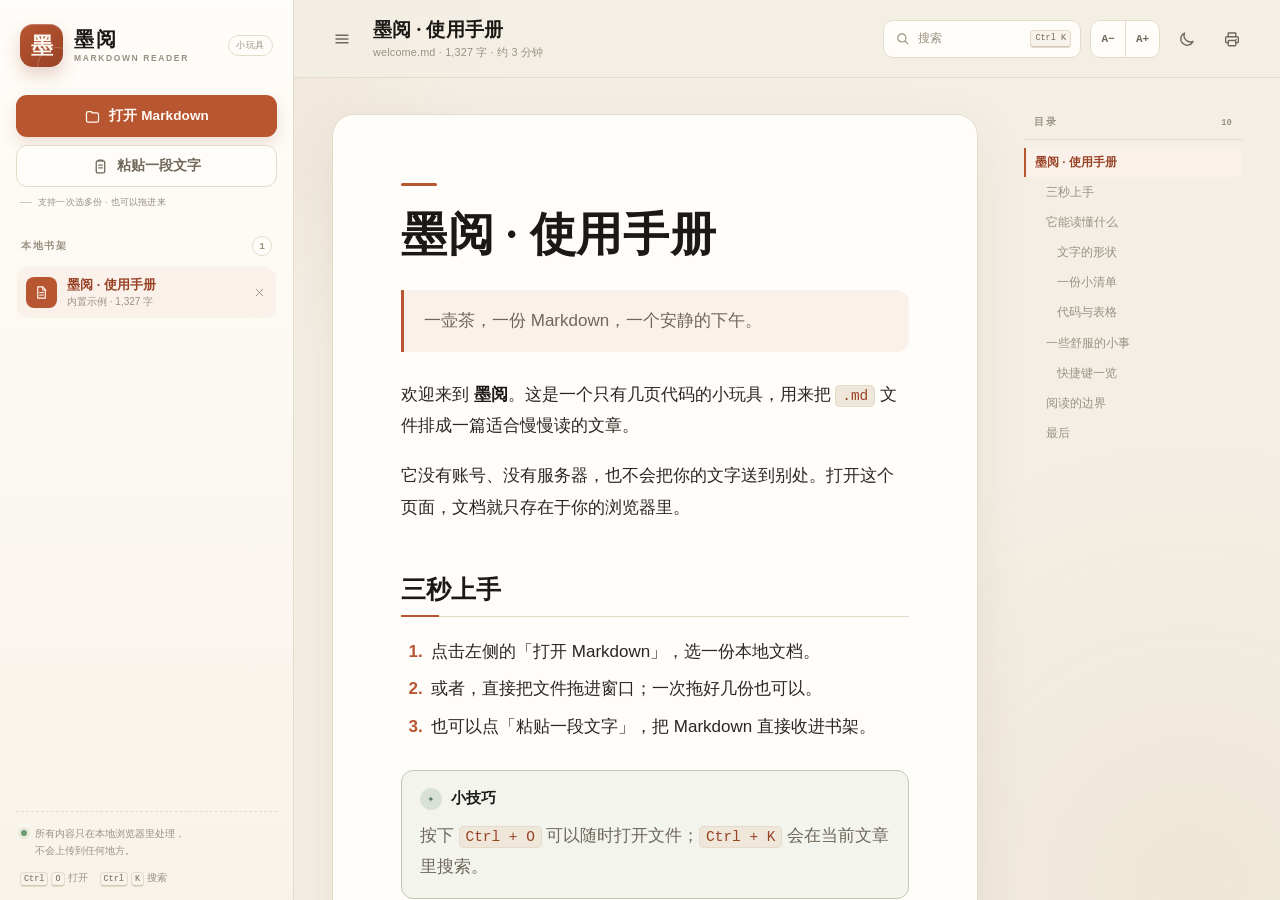
==== commit d5109aec: "fix(demo): 补充故障注入与边界测试 第二轮对话：验证多文件打开、拖拽切换与边界场景；修复搜索漏项、二进制/编码识别和病态深层列表溢出，补充同名文档区分与多选提示，并新增测试记录。" ====
--- a/demo/index.html
+++ b/demo/index.html
@@ -53,7 +53,7 @@
       </div>
 
       <div class="side-actions">
-        <button class="btn btn-primary" id="openFileBtn" type="button">
+        <button class="btn btn-primary" id="openFileBtn" type="button" title="可以一次选多份，也可以直接拖入窗口">
           <svg class="icon" aria-hidden="true"><use href="#i-folder"></use></svg>
           <span>打开 Markdown</span>
         </button>
@@ -61,6 +61,7 @@
           <svg class="icon" aria-hidden="true"><use href="#i-paste"></use></svg>
           <span>粘贴一段文字</span>
         </button>
+        <p class="side-hint">支持一次选多份 · 也可以拖进来</p>
       </div>
 
       <div class="library-head">
--- a/demo/css/style.css
+++ b/demo/css/style.css
@@ -294,6 +294,23 @@
   margin-top: 28px;
 }
 
+.side-hint {
+  display: flex;
+  align-items: center;
+  gap: 6px;
+  margin: 1px 4px 0;
+  color: var(--ink-faint);
+  font-size: 9.4px;
+  letter-spacing: 0.02em;
+}
+
+.side-hint::before {
+  width: 12px;
+  height: 1px;
+  background: var(--line-strong);
+  content: "";
+}
+
 .btn {
   display: inline-flex;
   min-height: 42px;
@@ -1117,6 +1134,18 @@
 .markdown-body li > ul,
 .markdown-body li > ol {
   margin: 0.35em 0;
+}
+
+.markdown-body ul.deep-nest,
+.markdown-body ol.deep-nest,
+.markdown-body ul.deep-nest.has-tasks,
+.markdown-body ol.deep-nest.has-tasks {
+  padding-left: 0;
+}
+
+.markdown-body ul.deep-nest > li,
+.markdown-body ol.deep-nest > li {
+  padding-left: 0;
 }
 
 .markdown-body ul.tight > li > p,
